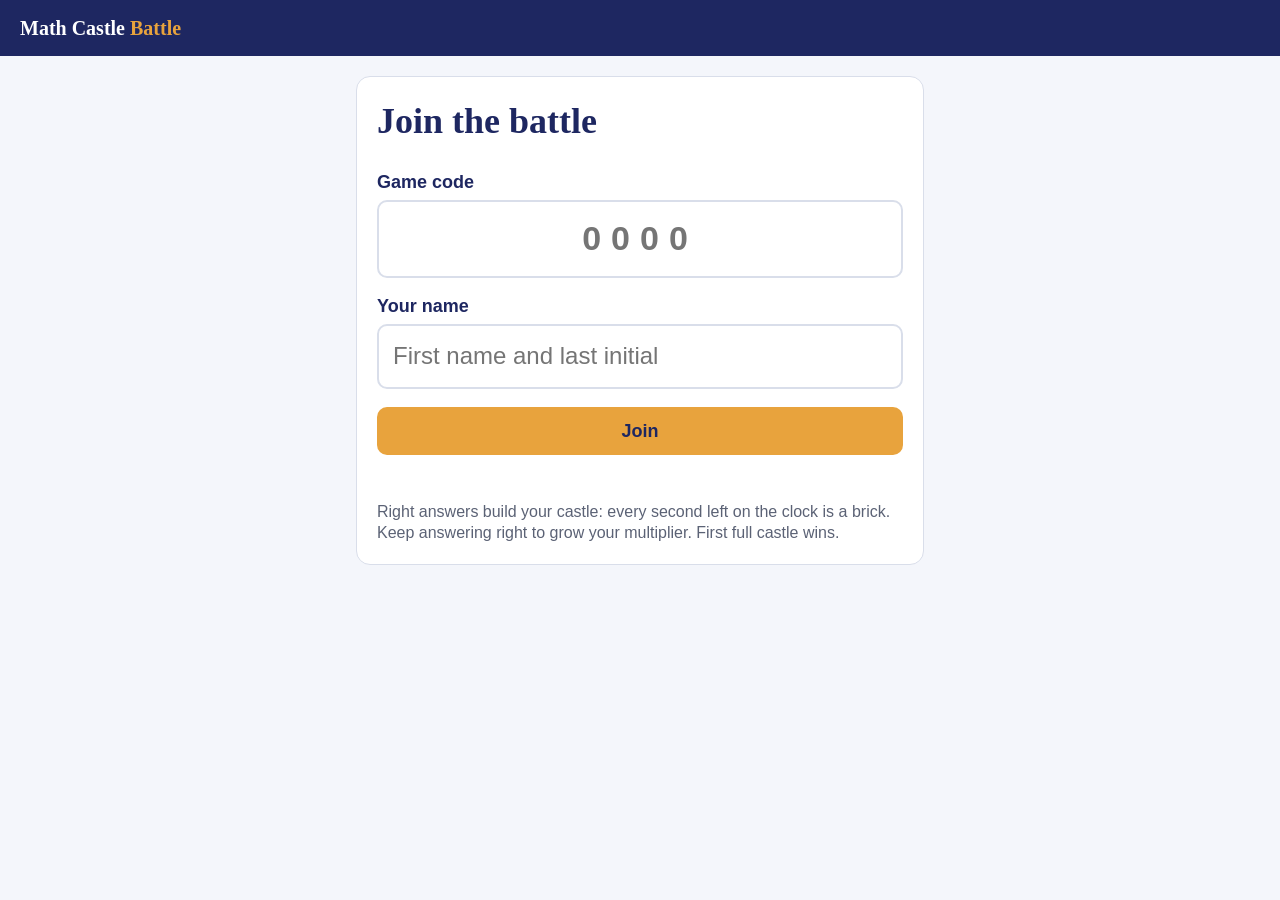
==== game/index.html @ f722897d "Add Math Castle Battle live review game for Chapter 4 Students join at /game/ with a code and name; " ====
<!DOCTYPE html>
<html lang="en">
<head>
<meta charset="utf-8">
<meta name="viewport" content="width=device-width,initial-scale=1">
<title>Math Castle Battle: Join</title>
<link rel="stylesheet" href="game.css">
<style>
  .center{max-width:600px;margin:0 auto;padding:20px 16px}
  label.f{display:block;font-weight:700;color:var(--navy);margin:16px 0 6px}
  .in{width:100%;padding:14px;font-size:24px;border:2px solid var(--line);border-radius:10px}
  .in:focus{outline:none;border-color:var(--navy)}
  .code-in{letter-spacing:10px;text-align:center;font-size:34px;font-weight:700}
  .msg{margin-top:12px;font-weight:700;color:var(--bad);min-height:24px}
  .big{font-family:Cambria,Georgia,serif;font-size:32px;color:var(--navy);margin:8px 0}
  .hud{display:flex;align-items:center;gap:12px;margin-bottom:12px}
  .hud .sp{flex:1}
  .mult{display:inline-block;background:var(--navy);color:var(--amber);border-radius:999px;padding:4px 14px;font-weight:700;font-size:20px}
  .tgt{font-size:15px;color:var(--muted)}
  .qtext{font-family:Cambria,Georgia,serif;font-size:24px;color:var(--navy);margin:0 0 12px}
  .tile{width:100%;border:0}
  .result{text-align:center;padding:22px 16px;border-radius:14px;color:#fff}
  .result.good{background:var(--good)}.result.bad{background:var(--bad)}.result.none{background:#6b7280}
  .result .r1{font-family:Cambria,Georgia,serif;font-size:38px;font-weight:700}
  .result .r2{font-size:22px;margin-top:6px}
  .lines{list-style:none;margin:0;padding:0}
  .lines li{padding:9px 2px;border-bottom:1px solid var(--line);font-size:19px}
  .lines .hit{color:var(--bad);font-weight:700}
  .lines .ok{color:var(--good);font-weight:700}
  .wait{text-align:center;padding:26px 10px}
  .spin{width:40px;height:40px;border:5px solid var(--ice);border-top-color:var(--navy);border-radius:50%;margin:16px auto;animation:sp 1s linear infinite}
  @keyframes sp{to{transform:rotate(360deg)}}
  .mycastle{display:flex;align-items:center;gap:14px}
  .mycastle svg{width:120px;height:auto;flex:none}
  .targets{display:grid;gap:8px}
  .trow{display:flex;align-items:center;gap:10px;background:#fff;border:2px solid var(--line);border-radius:12px;padding:10px 12px;font-size:19px;text-align:left;width:100%;color:var(--ink)}
  .trow .rk{width:30px;font-weight:700;color:var(--navy)}
  .trow .nm{flex:1;font-weight:700;overflow:hidden;text-overflow:ellipsis;white-space:nowrap}
  .trow .bk{color:var(--muted)}
  .trow.sel{border-color:var(--bad);background:#FDECEA}
  .trow.me{opacity:.6;cursor:default}
</style>
</head>
<body>
<div class="bar">
  <div class="brand">Math Castle <b>Battle</b></div>
  <div class="sp"></div>
  <div class="pill dark hidden" id="who"></div>
</div>

<div class="center">
  <!-- JOIN -->
  <div class="card" id="vJoin">
    <h1 style="margin-top:0;color:var(--navy)">Join the battle</h1>
    <form id="joinForm" autocomplete="off">
      <label class="f" for="code">Game code</label>
      <input class="in code-in" id="code" inputmode="numeric" maxlength="4" placeholder="0000">
      <label class="f" for="name">Your name</label>
      <input class="in" id="name" maxlength="20" placeholder="First name and last initial">
      <button class="btn amber" id="btnJoin" type="submit" style="width:100%;margin-top:18px">Join</button>
    </form>
    <div class="msg" id="joinMsg"></div>
    <div class="muted" style="margin-top:10px;font-size:16px">Right answers build your castle: every second left on the clock is a brick. Keep answering right to grow your multiplier. First full castle wins.</div>
  </div>

  <!-- WAITING (lobby / round banner) -->
  <div class="card wait hidden" id="vWait">
    <div class="big" id="waitTitle">You're in!</div>
    <div class="spin"></div>
    <div class="muted" id="waitSub" style="font-size:20px">Watch the screen. The game starts soon.</div>
    <div class="tgt" id="waitTgt" style="margin-top:10px"></div>
  </div>

  <!-- QUESTION -->
  <div class="hidden" id="vQ">
    <div class="hud"><span class="mult" id="qMult">×1</span><span class="tgt" id="qTgt"></span><span class="sp"></span><div class="timer" id="timer">30</div></div>
    <div class="card" style="margin-bottom:14px">
      <div class="muted" id="qMeta" style="font-size:15px;margin-bottom:6px"></div>
      <p class="qtext" id="qText"></p>
      <img class="qimg hidden" id="qImg" alt="Graph for this question">
    </div>
    <div class="tiles" id="tiles"></div>
    <div class="card wait hidden" id="locked" style="margin-top:14px"><div class="big">Answer locked in</div><div class="muted">Wait for the timer.</div></div>
  </div>

  <!-- RESULT -->
  <div class="hidden" id="vR">
    <div class="result" id="rBox"><div class="r1" id="r1"></div><div class="r2" id="r2"></div></div>
    <div class="card" style="margin-top:14px"><ul class="lines" id="rLines"></ul></div>
    <div class="explain" id="rExplain" style="margin-top:14px"></div>
  </div>

  <!-- BATTLE: pick a target -->
  <div class="hidden" id="vB">
    <div class="hud"><span class="big" style="margin:0">Pick a target</span><span class="sp"></span><div class="timer" id="bTimer">20</div></div>
    <div class="card mycastle" style="margin-bottom:12px"><div id="myCastle"></div><div><div style="font-size:22px;font-weight:700" id="myBricks"></div><div><span class="mult" id="bMult">×1</span></div><div class="muted" id="myRank" style="margin-top:6px"></div></div></div>
    <p class="muted" style="margin:6px 2px 10px">Your attack hits only if you answer the next question right. It knocks off <span id="atkRule"></span>. Tap again to cancel.</p>
    <div class="targets" id="targets"></div>
  </div>

  <!-- END -->
  <div class="card wait hidden" id="vEnd">
    <div class="muted">Game over</div>
    <div class="big" id="eRank"></div>
    <div id="eCastle" style="max-width:200px;margin:0 auto"></div>
    <ul class="lines" id="eLines" style="text-align:left;margin-top:10px"></ul>
  </div>

  <p class="muted" id="netNote" style="text-align:center;margin-top:16px"></p>
</div>

<script src="peerjs.min.js"></script>
<script src="net.js"></script>
<script src="castle.js"></script>
<script>
(function(){
"use strict";
const $=id=>document.getElementById(id);
const SHAPES=["▲","◆","●","■"];
const views=["vJoin","vWait","vQ","vR","vB","vEnd"];
function show(v){views.forEach(x=>$(x).classList.toggle("hidden",x!==v));}
function store(k,v){try{v===undefined?localStorage.removeItem(k):localStorage.setItem(k,v);}catch(e){}}
function load(k){try{return localStorage.getItem(k);}catch(e){return null;}}
function li(html){return `<li>${html}</li>`;}
function esc(s){return String(s).replace(/[&<>"']/g,c=>({"&":"&amp;","<":"&lt;",">":"&gt;",'"':"&quot;","'":"&#39;"}[c]));}
let pid=load("ac-live-pid");if(!pid){pid="p"+Math.random().toString(36).slice(2)+Date.now().toString(36);store("ac-live-pid",pid);}

let peer=null,conn=null,joined=false,wantCode=null,wantName=null,last=null,tick=null,retryTimer=null,joinTimer=null;
$("code").value=load("ac-live-code")||"";$("name").value=load("ac-live-name")||"";

$("joinForm").addEventListener("submit",e=>{e.preventDefault();
  const code=$("code").value.replace(/\D/g,""),name=$("name").value.trim();
  if(code.length!==4){$("joinMsg").textContent="The game code has 4 digits.";return;}
  if(!name){$("joinMsg").textContent="Type your name.";return;}
  wantCode=code;wantName=name;store("ac-live-code",code);store("ac-live-name",name);
  $("btnJoin").disabled=true;$("joinMsg").style.color="var(--muted)";$("joinMsg").textContent="Connecting...";connect();
});
function fail(msg){clearTimeout(joinTimer);$("btnJoin").disabled=false;$("joinMsg").style.color="var(--bad)";$("joinMsg").textContent=msg;show("vJoin");}
const CANT="Can't reach the game. Check the code, then try again. If it keeps failing, tell your teacher.";
function connect(){
  clearTimeout(retryTimer);
  if(!peer||peer.destroyed){
    peer=new Peer(Net.peerOptions());
    peer.on("open",openConn);
    peer.on("error",e=>{
      if(e.type==="peer-unavailable"){if(joined)scheduleRetry();else fail("No game with that code. Check the code on the screen.");}
      else if(!joined)fail(CANT);else scheduleRetry();
    });
    peer.on("disconnected",()=>{try{peer.reconnect();}catch(e){}});
  }else if(peer.open)openConn();
  clearTimeout(joinTimer);if(!joined)joinTimer=setTimeout(()=>{if(!joined)fail(CANT);},15000);
}
function openConn(){
  if(conn){try{conn.close();}catch(e){}}
  conn=peer.connect(Net.PREFIX+wantCode,{reliable:true});
  conn.on("open",()=>{conn.send({t:"join",pid,name:wantName});$("netNote").textContent="";});
  conn.on("data",onData);
  conn.on("close",()=>{if(joined){$("netNote").textContent="Connection lost. Reconnecting...";scheduleRetry();}});
  conn.on("error",()=>{if(joined)scheduleRetry();});
}
function scheduleRetry(){clearTimeout(retryTimer);retryTimer=setTimeout(connect,2500);}
function send(o){if(conn&&conn.open){conn.send(o);return true;}$("netNote").textContent="Not connected. Reconnecting...";scheduleRetry();return false;}

function onData(d){
  if(!d||typeof d!=="object")return;
  if(d.t==="reject"){joined=false;if(conn){try{conn.close();}catch(e){}}fail(d.msg||"Could not join.");return;}
  if(d.t!=="state")return;
  if(!joined){joined=true;clearTimeout(joinTimer);$("btnJoin").disabled=false;}
  $("netNote").textContent="";
  const keepBattle=last&&last.phase==="battle"&&d.phase==="battle";
  last=d;render(d,keepBattle);
}
function runTimer(el,ms,onDone){clearInterval(tick);const end=Date.now()+(ms||0);const t=()=>{const left=Math.max(0,Math.ceil((end-Date.now())/1000));el.textContent=left;el.classList.toggle("low",left<=5);if(left<=0){clearInterval(tick);if(onDone)onDone();}};t();tick=setInterval(t,250);}
function tgtText(d){return d.targetName?"Target: "+d.targetName:"No target";}
function render(d,keepTimer){
  $("who").textContent=d.name+"  |  "+d.bricks+" bricks";$("who").classList.remove("hidden");
  if(!keepTimer)clearInterval(tick);
  if(d.phase==="lobby"){show("vWait");$("waitTitle").textContent="You're in, "+d.name+"!";$("waitSub").textContent="Watch the screen. The game starts soon.";$("waitTgt").textContent="";return;}
  if(d.phase==="round"){show("vWait");$("waitTitle").textContent=d.roundName;$("waitSub").textContent=d.double?"Base bricks are doubled this round. Get ready.":"Get ready.";$("waitTgt").textContent=tgtText(d)+"  |  Multiplier ×"+d.mult;return;}
  if(d.phase==="question"){
    show("vQ");const q=d.q;
    $("qMult").textContent="×"+d.mult;$("qTgt").textContent=tgtText(d);
    $("qMeta").textContent=`Question ${q.n} of ${q.of}${q.double?"  |  Base bricks doubled":""}`;
    $("qText").textContent=q.text;
    if(q.img){$("qImg").src=q.img;$("qImg").classList.remove("hidden");}else $("qImg").classList.add("hidden");
    const answered=d.answered!=null;$("tiles").innerHTML="";
    q.choices.forEach((c,i)=>{const b=document.createElement("button");b.className="tile t"+i+(answered&&d.answered!==i?" dim":"");b.disabled=answered;
      b.innerHTML=`<span class="shape">${SHAPES[i]}</span><span></span>`;b.lastChild.textContent=c;b.onclick=()=>pick(q.qi,i);$("tiles").appendChild(b);});
    $("locked").classList.toggle("hidden",!answered);
    runTimer($("timer"),d.remaining,()=>[...$("tiles").children].forEach(b=>b.disabled=true));return;
  }
  if(d.phase==="reveal"){
    show("vR");const L=d.last||{};
    $("rBox").className="result "+(L.right?"good":L.answered?"bad":"none");
    $("r1").textContent=L.right?"Correct!":L.answered?"Not quite":"Time's up";
    $("r2").textContent=L.right?`+${L.built} bricks (${L.base} × ${L.multUsed})`:"Answer: "+d.q.choices[d.correct];
    const lines=[];
    lines.push(li(L.right?`<span class="ok">Multiplier up: ×${d.mult}</span>`:`Multiplier ${d.mult<(L.multUsed||1)?"down":"stays"}: ×${d.mult}`));
    if(L.attack)lines.push(li(L.attack.miss?`Your attack on ${esc(L.attack.to)} missed (wrong answer).`:`⚔ You hit ${esc(L.attack.to)}: <span class="hit">−${L.attack.dmg}</span>`));
    (L.hits||[]).forEach(h=>lines.push(li(`💥 ${esc(h.from)} hit your castle: <span class="hit">−${h.dmg.toLocaleString()}</span>`)));
    if(L.blocked)lines.push(li(`🛡 Your walls blocked ${L.blocked.toLocaleString()} bricks.`));
    lines.push(li(`Castle: <b>${d.bricks.toLocaleString()}</b> of ${d.goal.toLocaleString()} bricks  |  Rank ${d.rank} of ${d.players}`));
    if(d.winnerName)lines.unshift(li(`<span class="ok">🏰 ${esc(d.winnerName)} completed a full castle and wins!</span>`));
    $("rLines").innerHTML=lines.join("");$("rExplain").textContent=d.explain||"";return;
  }
  if(d.phase==="battle"){
    show("vB");
    $("myCastle").innerHTML=Castle.svg(d.bricks,d.maxBricks,{me:true});$("myBricks").textContent=d.bricks.toLocaleString()+" of "+d.goal.toLocaleString()+" bricks";$("bMult").textContent="×"+d.mult;$("myRank").textContent=`Rank ${d.rank} of ${d.players}`;
    $("atkRule").textContent=`seconds left × ${d.atk} bricks (your streak multiplier does not count)`;
    $("targets").innerHTML="";
    d.board.forEach((o,i)=>{const b=document.createElement("button");b.className="trow"+(o.me?" me":"")+(d.target===o.uid?" sel":"");b.disabled=o.me;
      b.innerHTML=`<span class="rk">${i+1}</span><span class="nm"></span><span class="mult" style="font-size:15px">×${o.mult}</span><span class="bk">${o.bricks.toLocaleString()}${o.bricks>=0.6*d.goal?` <b style="color:var(--bad)">⚠ ${Math.floor(100*o.bricks/d.goal)}%</b>`:""}</span><span>${o.me?"you":d.target===o.uid?"🎯":"⚔"}</span>`;
      b.querySelector(".nm").textContent=o.name;
      b.onclick=()=>{if(o.me)return;send({t:"target",to:d.target===o.uid?null:o.uid});};
      $("targets").appendChild(b);});
    if(!keepTimer)runTimer($("bTimer"),d.remaining);return;
  }
  if(d.phase==="end"){
    show("vEnd");$("eRank").textContent=d.rank?`Your castle finished #${d.rank} of ${d.players}`:"Game over";
    if(d.winnerName&&d.rank!==1)$("eRank").textContent+=`. ${d.winnerName} built a full castle.`;
    $("eCastle").innerHTML=Castle.svg(d.bricks,d.maxBricks,{me:true,crown:d.rank===1});
    $("eLines").innerHTML=[`<b>${d.bricks}</b> bricks`,`${d.correctCount} of ${d.total} correct`,`Best multiplier: ×${d.maxMult}`,`Bricks you knocked off: ${d.dealt}`,`Bricks you lost: ${d.taken}`].map(li).join("");return;
  }
}
function pick(qi,i){
  if(!send({t:"ans",qi,choice:i}))return;
  [...$("tiles").children].forEach((b,k)=>{b.disabled=true;if(k!==i)b.classList.add("dim");});
  $("locked").classList.remove("hidden");
}
try{const s=sessionStorage.getItem("ac-live-active");if(s){const o=JSON.parse(s);wantCode=o.code;wantName=o.name;$("joinMsg").textContent="Reconnecting...";connect();}}catch(e){}
setInterval(()=>{try{if(joined&&last&&last.phase!=="end")sessionStorage.setItem("ac-live-active",JSON.stringify({code:wantCode,name:wantName}));else if(last&&last.phase==="end")sessionStorage.removeItem("ac-live-active");}catch(e){}},1000);
})();
</script>
</body>
</html>
---- game/game.css ----
:root{
  --navy:#1E2761;--navy2:#2B3680;--amber:#E8A33D;--ice:#CADCFC;--bg:#F4F6FB;--ink:#1d2233;--muted:#5b6275;--card:#fff;--line:#D9DEEA;
  --c0:#C0392B;--c1:#1F5FBF;--c2:#C98A12;--c3:#1E8449;--good:#1E8449;--bad:#C0392B;
}
*{box-sizing:border-box}
html,body{margin:0;height:100%}
body{background:var(--bg);color:var(--ink);font-family:Calibri,"Segoe UI",Roboto,Arial,sans-serif;font-size:18px;line-height:1.35}
h1,h2,h3,.serif{font-family:Cambria,Georgia,"Times New Roman",serif}
button{font:inherit;cursor:pointer;border:0;border-radius:10px}
button:disabled{opacity:.5;cursor:default}
input{font:inherit}
.bar{background:var(--navy);color:#fff;display:flex;align-items:center;gap:16px;padding:10px 20px;min-height:56px}
.bar .brand{font-family:Cambria,Georgia,serif;font-weight:700;font-size:20px}
.bar .brand b{color:var(--amber)}
.bar .sp{flex:1}
.pill{background:var(--amber);color:var(--navy);font-weight:700;border-radius:999px;padding:4px 14px;font-size:15px;white-space:nowrap}
.pill.dark{background:rgba(255,255,255,.14);color:#fff}
.wrap{max-width:1180px;margin:0 auto;padding:20px 16px}
.card{background:var(--card);border:1px solid var(--line);border-radius:14px;padding:20px}
.btn{background:var(--navy);color:#fff;padding:12px 22px;font-weight:700;font-size:18px}
.btn.amber{background:var(--amber);color:var(--navy)}
.btn.ghost{background:#fff;color:var(--navy);border:2px solid var(--navy)}
.btn.small{padding:7px 14px;font-size:15px}
.muted{color:var(--muted)}
.hidden{display:none!important}
.tiles{display:grid;grid-template-columns:1fr 1fr;gap:14px}
.tile{display:flex;align-items:center;gap:14px;color:#fff;padding:16px 18px;border-radius:12px;font-size:24px;font-weight:700;text-align:left;min-height:84px;position:relative}
.tile .shape{font-size:26px;width:34px;text-align:center;flex:none}
.t0{background:var(--c0)}.t1{background:var(--c1)}.t2{background:var(--c2)}.t3{background:var(--c3)}
.tile.dim{opacity:.28}
.tile.right{outline:5px solid var(--amber);outline-offset:3px}
.tile .count{margin-left:auto;background:rgba(0,0,0,.25);border-radius:999px;padding:2px 12px;font-size:20px}
.qimg{display:block;max-width:100%;max-height:46vh;margin:0 auto;border-radius:8px;background:#fff}
.timer{width:86px;height:86px;border-radius:50%;background:var(--navy);color:#fff;display:flex;align-items:center;justify-content:center;font-size:36px;font-weight:700;flex:none}
.timer.low{background:var(--bad)}
.explain{background:#FFF4E0;border:1px solid var(--amber);border-radius:12px;padding:14px 18px;color:#7a5410;font-weight:700;font-size:20px}
.board{list-style:none;margin:0;padding:0}
.board li{display:flex;align-items:center;gap:12px;padding:9px 12px;border-bottom:1px solid var(--line);font-size:20px}
.board li .rk{width:34px;font-weight:700;color:var(--navy)}
.board li .nm{flex:1;overflow:hidden;text-overflow:ellipsis;white-space:nowrap}
.board li .sc{font-weight:700}
.board li.me{background:#FFF4E0}
.chips{display:flex;flex-wrap:wrap;gap:10px}
.chip{background:#fff;border:2px solid var(--navy);color:var(--navy);border-radius:999px;padding:6px 14px;font-weight:700;font-size:19px}
.chip.off{border-style:dashed;opacity:.55}
.chip button{background:none;color:var(--bad);padding:0 0 0 8px;font-size:18px}
@media (max-width:640px){
  .tiles{grid-template-columns:1fr}
  .tile{font-size:20px;min-height:64px}
  .timer{width:64px;height:64px;font-size:26px}
}
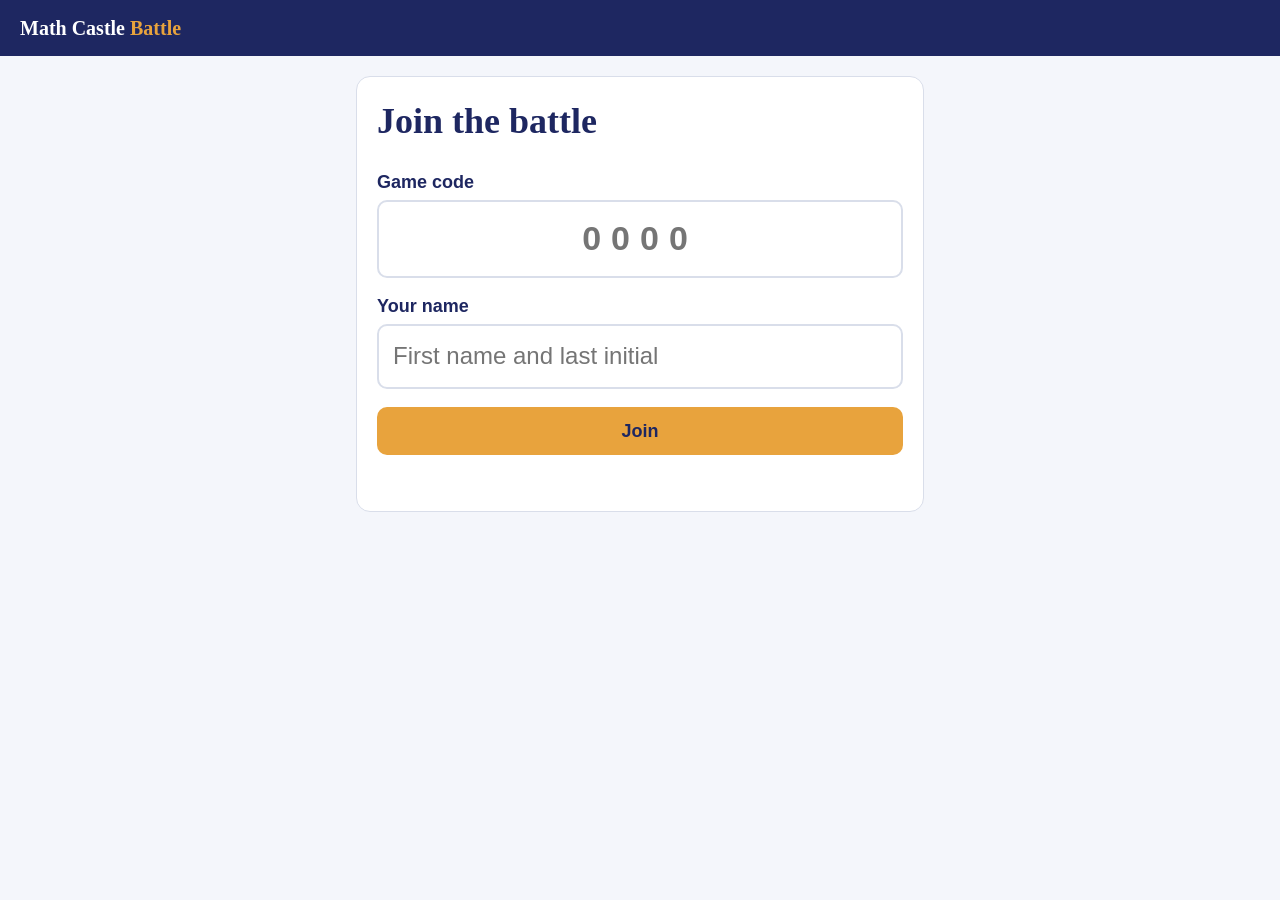
==== commit cf848cb2: "Castle Battle: auto timers, pause, lessons, tutorial, saved attacks, revenge table Answer screen 15s" ====
--- a/game/index.html
+++ b/game/index.html
@@ -12,23 +12,24 @@
   .in:focus{outline:none;border-color:var(--navy)}
   .code-in{letter-spacing:10px;text-align:center;font-size:34px;font-weight:700}
   .msg{margin-top:12px;font-weight:700;color:var(--bad);min-height:24px}
-  .big{font-family:Cambria,Georgia,serif;font-size:32px;color:var(--navy);margin:8px 0}
-  .hud{display:flex;align-items:center;gap:12px;margin-bottom:12px}
+  .big{font-family:Cambria,Georgia,serif;font-size:30px;color:var(--navy);margin:8px 0}
+  .hud{display:flex;align-items:center;gap:10px;margin-bottom:12px;flex-wrap:wrap}
   .hud .sp{flex:1}
   .mult{display:inline-block;background:var(--navy);color:var(--amber);border-radius:999px;padding:4px 14px;font-weight:700;font-size:20px}
   .tgt{font-size:15px;color:var(--muted)}
+  .bank{font-size:15px;color:var(--navy);font-weight:700}
   .qtext{font-family:Cambria,Georgia,serif;font-size:24px;color:var(--navy);margin:0 0 12px}
   .tile{width:100%;border:0}
-  .result{text-align:center;padding:22px 16px;border-radius:14px;color:#fff}
+  .result{text-align:center;padding:20px 16px;border-radius:14px;color:#fff}
   .result.good{background:var(--good)}.result.bad{background:var(--bad)}.result.none{background:#6b7280}
-  .result .r1{font-family:Cambria,Georgia,serif;font-size:38px;font-weight:700}
-  .result .r2{font-size:22px;margin-top:6px}
+  .result .r1{font-family:Cambria,Georgia,serif;font-size:36px;font-weight:700}
+  .result .r2{font-size:21px;margin-top:6px}
   .lines{list-style:none;margin:0;padding:0}
-  .lines li{padding:9px 2px;border-bottom:1px solid var(--line);font-size:19px}
+  .lines li{padding:9px 2px;border-bottom:1px solid var(--line);font-size:18px}
   .lines .hit{color:var(--bad);font-weight:700}
   .lines .ok{color:var(--good);font-weight:700}
   .wait{text-align:center;padding:26px 10px}
-  .spin{width:40px;height:40px;border:5px solid var(--ice);border-top-color:var(--navy);border-radius:50%;margin:16px auto;animation:sp 1s linear infinite}
+  .spin{width:34px;height:34px;border:5px solid var(--ice);border-top-color:var(--navy);border-radius:50%;margin:10px auto;animation:sp 1s linear infinite}
   @keyframes sp{to{transform:rotate(360deg)}}
   .mycastle{display:flex;align-items:center;gap:14px}
   .mycastle svg{width:120px;height:auto;flex:none}
@@ -39,6 +40,31 @@
   .trow .bk{color:var(--muted)}
   .trow.sel{border-color:var(--bad);background:#FDECEA}
   .trow.me{opacity:.6;cursor:default}
+  .tcard svg{width:100%;height:auto;display:block;margin:8px 0}
+  .tcard h2{font-family:Cambria,Georgia,serif;color:var(--navy);margin:0;font-size:26px}
+  .tcard p{font-size:19px;margin:6px 0 0}
+  .dots{display:flex;gap:6px;justify-content:center;margin:14px 0}
+  .dots i{width:10px;height:10px;border-radius:50%;background:var(--ice)}
+  .dots i.on{background:var(--navy)}
+  .tnav{display:flex;gap:10px}
+  .tnav .btn{flex:1}
+  .ready{background:#EAF6EE;border:1px solid var(--good);color:var(--good);border-radius:12px;padding:12px;text-align:center;font-weight:700;margin-top:12px}
+  .keyidea{background:var(--navy);color:#fff;border-radius:12px;padding:14px 16px;font-size:20px;font-weight:700}
+  .keyidea small{display:block;color:var(--amber);font-size:13px;letter-spacing:2px;margin-bottom:4px}
+  .term{background:#fff;border:1px solid var(--line);border-left:6px solid var(--amber);border-radius:10px;padding:9px 12px;font-size:17px;margin-top:8px}
+  .term b{color:var(--navy);display:block;font-family:Cambria,Georgia,serif;font-size:18px}
+  .ex{margin-top:10px;font-size:17px;color:#7a5410;background:#FFF4E0;border:1px solid var(--amber);border-radius:10px;padding:9px 12px}
+  .paused{background:var(--bad);color:#fff;border-radius:10px;padding:8px 12px;text-align:center;font-weight:700;margin-bottom:10px}
+  .small-timer{width:56px;height:56px;font-size:22px}
+  .worth{background:#FFF4E0;border:2px solid var(--amber);border-radius:12px;padding:8px 12px;margin-bottom:12px;display:flex;align-items:center;gap:10px}
+  .worth .v{font-family:Cambria,Georgia,serif;font-size:30px;font-weight:700;color:var(--navy);min-width:90px}
+  .worth .m{color:#7a5410;font-size:16px}
+  table.rev{width:100%;border-collapse:collapse;margin-top:6px;font-size:17px}
+  table.rev th{background:var(--navy);color:#fff;text-align:left;padding:6px 8px;font-size:15px}
+  table.rev td{border-bottom:1px solid var(--line);padding:6px 8px}
+  table.rev .hit{color:var(--bad);font-weight:700}
+  .revbtn{background:var(--bad);color:#fff;padding:5px 10px;font-size:14px;font-weight:700}
+  .revbtn.on{background:var(--good)}
 </style>
 </head>
 <body>
@@ -49,6 +75,8 @@
 </div>
 
 <div class="center">
+  <div class="paused hidden" id="pausedNote">Paused. Listen to your teacher.</div>
+
   <!-- JOIN -->
   <div class="card" id="vJoin">
     <h1 style="margin-top:0;color:var(--navy)">Join the battle</h1>
@@ -60,41 +88,54 @@
       <button class="btn amber" id="btnJoin" type="submit" style="width:100%;margin-top:18px">Join</button>
     </form>
     <div class="msg" id="joinMsg"></div>
-    <div class="muted" style="margin-top:10px;font-size:16px">Right answers build your castle: every second left on the clock is a brick. Keep answering right to grow your multiplier. First full castle wins.</div>
-  </div>
-
-  <!-- WAITING (lobby / round banner) -->
-  <div class="card wait hidden" id="vWait">
-    <div class="big" id="waitTitle">You're in!</div>
-    <div class="spin"></div>
-    <div class="muted" id="waitSub" style="font-size:20px">Watch the screen. The game starts soon.</div>
-    <div class="tgt" id="waitTgt" style="margin-top:10px"></div>
+  </div>
+
+  <!-- TUTORIAL (lobby) -->
+  <div class="hidden" id="vTut">
+    <div class="card tcard"><div class="muted" id="tutStep"></div><h2 id="tutTitle"></h2><div id="tutPic"></div><p id="tutText"></p></div>
+    <div class="dots" id="tutDots"></div>
+    <div class="tnav"><button class="btn ghost" id="tutBack">Back</button><button class="btn amber" id="tutNext">Next</button></div>
+    <div class="ready" id="tutReady">You're in! Read how to play. The game starts when your teacher presses Start.</div>
+  </div>
+
+  <!-- LESSON between rounds -->
+  <div class="hidden" id="vLesson">
+    <div class="hud"><div><div class="muted" id="lsSub" style="font-size:15px"></div><div class="big" id="lsTitle" style="margin:0"></div></div><span class="sp"></span><div class="timer small-timer" id="lsTimer">10</div></div>
+    <div class="keyidea"><small>KEY IDEA</small><span id="lsKey"></span></div>
+    <div id="lsTerms"></div>
+    <div class="ex" id="lsEx"></div>
+    <div class="tgt" id="lsTgt" style="margin-top:10px;text-align:center"></div>
   </div>
 
   <!-- QUESTION -->
   <div class="hidden" id="vQ">
-    <div class="hud"><span class="mult" id="qMult">×1</span><span class="tgt" id="qTgt"></span><span class="sp"></span><div class="timer" id="timer">30</div></div>
+    <div class="hud"><span class="mult" id="qMult">×1</span><span class="tgt" id="qTgt"></span><span class="sp"></span><div class="timer" id="timer">60</div></div>
     <div class="card" style="margin-bottom:14px">
       <div class="muted" id="qMeta" style="font-size:15px;margin-bottom:6px"></div>
       <p class="qtext" id="qText"></p>
       <img class="qimg hidden" id="qImg" alt="Graph for this question">
     </div>
+    <div class="worth" id="worth"><span class="v" id="worthV">0</span><span class="m" id="worthM"></span></div>
     <div class="tiles" id="tiles"></div>
     <div class="card wait hidden" id="locked" style="margin-top:14px"><div class="big">Answer locked in</div><div class="muted">Wait for the timer.</div></div>
   </div>
 
   <!-- RESULT -->
   <div class="hidden" id="vR">
+    <div class="hud" style="margin-bottom:8px"><span class="muted" id="rNext">Next: battle phase</span><span class="sp"></span><div class="timer small-timer" id="rTimer">15</div></div>
     <div class="result" id="rBox"><div class="r1" id="r1"></div><div class="r2" id="r2"></div></div>
-    <div class="card" style="margin-top:14px"><ul class="lines" id="rLines"></ul></div>
-    <div class="explain" id="rExplain" style="margin-top:14px"></div>
+    <div class="explain" id="rExplain" style="margin-top:12px"></div>
+    <div id="rLearn" class="hidden" style="margin-top:12px"></div>
+    <div class="card" style="margin-top:12px"><ul class="lines" id="rLines"></ul></div>
+    <div class="card hidden" id="rRevBox" style="margin-top:12px;padding:12px"><b style="color:var(--navy);font-family:Cambria,Georgia,serif;font-size:19px">💥 Who attacked you (whole game)</b><table class="rev" id="rRevTable"></table><div class="muted" style="font-size:15px;margin-top:6px">Plot your revenge in the battle phase.</div></div>
   </div>
 
   <!-- BATTLE: pick a target -->
   <div class="hidden" id="vB">
-    <div class="hud"><span class="big" style="margin:0">Pick a target</span><span class="sp"></span><div class="timer" id="bTimer">20</div></div>
-    <div class="card mycastle" style="margin-bottom:12px"><div id="myCastle"></div><div><div style="font-size:22px;font-weight:700" id="myBricks"></div><div><span class="mult" id="bMult">×1</span></div><div class="muted" id="myRank" style="margin-top:6px"></div></div></div>
-    <p class="muted" style="margin:6px 2px 10px">Your attack hits only if you answer the next question right. It knocks off <span id="atkRule"></span>. Tap again to cancel.</p>
+    <div class="hud"><span class="big" style="margin:0">Pick a target</span><span class="sp"></span><div class="timer" id="bTimer">15</div></div>
+    <div class="card mycastle" style="margin-bottom:12px"><div id="myCastle"></div><div><div style="font-size:21px;font-weight:700" id="myBricks"></div><div><span class="mult" id="bMult">×1</span></div><div class="muted" id="myRank" style="margin-top:6px"></div><div class="bank" id="myBank" style="margin-top:4px"></div></div></div>
+    <div class="card hidden" id="revBox" style="margin-bottom:12px;padding:12px"><b style="color:var(--navy);font-family:Cambria,Georgia,serif;font-size:19px">💥 Who attacked you</b><table class="rev" id="revTable"></table></div>
+    <p class="muted" style="margin:6px 2px 10px" id="atkRule"></p>
     <div class="targets" id="targets"></div>
   </div>
 
@@ -112,20 +153,22 @@
 <script src="peerjs.min.js"></script>
 <script src="net.js"></script>
 <script src="castle.js"></script>
+<script src="tutorial.js"></script>
 <script>
 (function(){
 "use strict";
 const $=id=>document.getElementById(id);
 const SHAPES=["▲","◆","●","■"];
-const views=["vJoin","vWait","vQ","vR","vB","vEnd"];
+const views=["vJoin","vTut","vLesson","vQ","vR","vB","vEnd"];
 function show(v){views.forEach(x=>$(x).classList.toggle("hidden",x!==v));}
 function store(k,v){try{v===undefined?localStorage.removeItem(k):localStorage.setItem(k,v);}catch(e){}}
 function load(k){try{return localStorage.getItem(k);}catch(e){return null;}}
 function li(html){return `<li>${html}</li>`;}
 function esc(s){return String(s).replace(/[&<>"']/g,c=>({"&":"&amp;","<":"&lt;",">":"&gt;",'"':"&quot;","'":"&#39;"}[c]));}
+const fmt=n=>Number(n||0).toLocaleString();
 let pid=load("ac-live-pid");if(!pid){pid="p"+Math.random().toString(36).slice(2)+Date.now().toString(36);store("ac-live-pid",pid);}
 
-let peer=null,conn=null,joined=false,wantCode=null,wantName=null,last=null,tick=null,retryTimer=null,joinTimer=null;
+let peer=null,conn=null,joined=false,wantCode=null,wantName=null,last=null,tick=null,retryTimer=null,joinTimer=null,tutI=0,tutCards=null;
 $("code").value=load("ac-live-code")||"";$("name").value=load("ac-live-name")||"";
 
 $("joinForm").addEventListener("submit",e=>{e.preventDefault();
@@ -167,60 +210,118 @@
   if(d.t!=="state")return;
   if(!joined){joined=true;clearTimeout(joinTimer);$("btnJoin").disabled=false;}
   $("netNote").textContent="";
-  const keepBattle=last&&last.phase==="battle"&&d.phase==="battle";
-  last=d;render(d,keepBattle);
-}
-function runTimer(el,ms,onDone){clearInterval(tick);const end=Date.now()+(ms||0);const t=()=>{const left=Math.max(0,Math.ceil((end-Date.now())/1000));el.textContent=left;el.classList.toggle("low",left<=5);if(left<=0){clearInterval(tick);if(onDone)onDone();}};t();tick=setInterval(t,250);}
-function tgtText(d){return d.targetName?"Target: "+d.targetName:"No target";}
-function render(d,keepTimer){
-  $("who").textContent=d.name+"  |  "+d.bricks+" bricks";$("who").classList.remove("hidden");
-  if(!keepTimer)clearInterval(tick);
-  if(d.phase==="lobby"){show("vWait");$("waitTitle").textContent="You're in, "+d.name+"!";$("waitSub").textContent="Watch the screen. The game starts soon.";$("waitTgt").textContent="";return;}
-  if(d.phase==="round"){show("vWait");$("waitTitle").textContent=d.roundName;$("waitSub").textContent=d.double?"Base bricks are doubled this round. Get ready.":"Get ready.";$("waitTgt").textContent=tgtText(d)+"  |  Multiplier ×"+d.mult;return;}
+  const samePhase=last&&last.phase===d.phase&&(!d.q||!last.q||last.q.qi===d.q.qi)&&last.paused===d.paused;
+  last=d;render(d,samePhase);
+}
+function runTimer(el,ms,paused,onDone){
+  clearInterval(tick);
+  if(paused){el.textContent="❚❚";el.classList.remove("low");return;}
+  const end=Date.now()+(ms||0);
+  const t=()=>{const left=Math.max(0,Math.ceil((end-Date.now())/1000));el.textContent=left;el.classList.toggle("low",left<=5);if(left<=0){clearInterval(tick);if(onDone)onDone();}};
+  t();tick=setInterval(t,250);
+}
+function tgtText(d){return d.targetName?"🎯 Target: "+d.targetName:"No target";}
+function bankText(d){return d.bank?`💾 Saved attacks: ${fmt(d.bank)} bricks`:"";}
+function learnHtml(L,withKey){
+  if(!L)return "";
+  return (withKey?`<div class="keyidea"><small>REMEMBER</small>${esc(L.key)}</div>`:"")+
+    L.terms.map(([t,x])=>`<div class="term"><b>${esc(t)}</b>${esc(x)}</div>`).join("")+
+    `<div class="ex">Example: ${esc(L.example)}</div>`;
+}
+// ---------- tutorial
+function showTut(){
+  const c=tutCards[tutI];
+  $("tutStep").textContent=`How to play  |  ${tutI+1} of ${tutCards.length}`;$("tutTitle").textContent=c.title;$("tutPic").innerHTML=c.pic;$("tutText").textContent=c.text;
+  $("tutDots").innerHTML=tutCards.map((_,i)=>`<i class="${i===tutI?"on":""}"></i>`).join("");
+  $("tutBack").disabled=tutI===0;$("tutNext").textContent=tutI===tutCards.length-1?"Start over":"Next";
+}
+$("tutBack").onclick=()=>{if(tutI>0){tutI--;showTut();}};
+$("tutNext").onclick=()=>{tutI=tutI<tutCards.length-1?tutI+1:0;showTut();};
+
+function render(d,samePhase){
+  $("who").textContent=d.name+"  |  "+fmt(d.bricks)+" bricks";$("who").classList.remove("hidden");
+  $("pausedNote").classList.toggle("hidden",!d.paused);
+  if(!samePhase)clearInterval(tick);
+  if(d.phase==="lobby"){
+    if(!tutCards||!samePhase){tutCards=Tutorial.cards(d.rules||{});if(!samePhase)tutI=0;}
+    show("vTut");showTut();$("tutReady").textContent=`You're in, ${d.name}! Read how to play. The game starts when your teacher presses Start.`;return;
+  }
+  if(d.phase==="round"){
+    show("vLesson");const L=d.learn||{key:"",terms:[],example:""};
+    $("lsSub").textContent=d.double?"Base bricks are doubled this round":"Up next";$("lsTitle").textContent=d.roundName;
+    $("lsKey").textContent=L.key;$("lsTerms").innerHTML=L.terms.map(([t,x])=>`<div class="term"><b>${esc(t)}</b>${esc(x)}</div>`).join("");
+    $("lsEx").textContent="Example: "+L.example;$("lsTgt").textContent=tgtText(d)+"  |  ×"+d.mult+(d.bank?"  |  "+bankText(d):"");
+    if(!samePhase)runTimer($("lsTimer"),d.remaining,d.paused);return;
+  }
   if(d.phase==="question"){
-    show("vQ");const q=d.q;
-    $("qMult").textContent="×"+d.mult;$("qTgt").textContent=tgtText(d);
-    $("qMeta").textContent=`Question ${q.n} of ${q.of}${q.double?"  |  Base bricks doubled":""}`;
-    $("qText").textContent=q.text;
-    if(q.img){$("qImg").src=q.img;$("qImg").classList.remove("hidden");}else $("qImg").classList.add("hidden");
-    const answered=d.answered!=null;$("tiles").innerHTML="";
-    q.choices.forEach((c,i)=>{const b=document.createElement("button");b.className="tile t"+i+(answered&&d.answered!==i?" dim":"");b.disabled=answered;
-      b.innerHTML=`<span class="shape">${SHAPES[i]}</span><span></span>`;b.lastChild.textContent=c;b.onclick=()=>pick(q.qi,i);$("tiles").appendChild(b);});
-    $("locked").classList.toggle("hidden",!answered);
-    runTimer($("timer"),d.remaining,()=>[...$("tiles").children].forEach(b=>b.disabled=true));return;
+    const q=d.q,answered=d.answered!=null;
+    if(!samePhase){
+      show("vQ");
+      $("qMult").textContent="×"+d.mult;$("qTgt").textContent=tgtText(d)+(d.bank?"  |  "+bankText(d):"");
+      $("qMeta").textContent=`Question ${q.n} of ${q.of}${q.double?"  |  Base bricks doubled":""}`;
+      $("qText").textContent=q.text;
+      if(q.img){$("qImg").src=q.img;$("qImg").classList.remove("hidden");}else $("qImg").classList.add("hidden");
+      $("tiles").innerHTML="";
+      q.choices.forEach((c,i)=>{const b=document.createElement("button");b.className="tile t"+i;
+        b.innerHTML=`<span class="shape">${SHAPES[i]}</span><span></span>`;b.lastChild.textContent=c;b.onclick=()=>pick(q.qi,i);$("tiles").appendChild(b);});
+      const qEnd=Date.now()+(d.remaining||0),dbl=q.double?2:1;
+      runTimer($("timer"),d.remaining,false,()=>[...$("tiles").children].forEach(b=>b.disabled=true));
+      clearInterval(window.__worth);
+      const w=()=>{if(last.answered!=null)return;const base=dbl*Math.max(0,Math.ceil((qEnd-Date.now())/1000));
+        $("worthV").textContent=fmt(base*d.mult);$("worthM").textContent=`bricks if you answer right now (${base} base × ${d.mult})`;
+        if(base<=0){$("worthV").textContent="0";$("worthM").textContent="Time's up";clearInterval(window.__worth);}};
+      w();window.__worth=setInterval(w,250);
+    }
+    if(answered){clearInterval(window.__worth);$("worthM").textContent="locked in: you get these bricks if your answer is right";}
+    if(answered)[...$("tiles").children].forEach((b,k)=>{b.disabled=true;b.classList.toggle("dim",k!==d.answered);});
+    $("locked").classList.toggle("hidden",!answered);return;
   }
   if(d.phase==="reveal"){
     show("vR");const L=d.last||{};
+    $("rNext").textContent=d.winnerName?"Game over next":"Next: battle phase";
     $("rBox").className="result "+(L.right?"good":L.answered?"bad":"none");
     $("r1").textContent=L.right?"Correct!":L.answered?"Not quite":"Time's up";
-    $("r2").textContent=L.right?`+${L.built} bricks (${L.base} × ${L.multUsed})`:"Answer: "+d.q.choices[d.correct];
+    $("r2").textContent=L.right?`+${fmt(L.built)} bricks (${L.base} × ${L.multUsed})`:"Right answer: "+d.q.choices[d.correct];
+    $("rExplain").textContent=(L.right?"Why: ":"How to get it: ")+(d.explain||"");
+    if(!L.right&&d.learn){$("rLearn").innerHTML=learnHtml(d.learn,true);$("rLearn").classList.remove("hidden");}else $("rLearn").classList.add("hidden");
     const lines=[];
-    lines.push(li(L.right?`<span class="ok">Multiplier up: ×${d.mult}</span>`:`Multiplier ${d.mult<(L.multUsed||1)?"down":"stays"}: ×${d.mult}`));
-    if(L.attack)lines.push(li(L.attack.miss?`Your attack on ${esc(L.attack.to)} missed (wrong answer).`:`⚔ You hit ${esc(L.attack.to)}: <span class="hit">−${L.attack.dmg}</span>`));
-    (L.hits||[]).forEach(h=>lines.push(li(`💥 ${esc(h.from)} hit your castle: <span class="hit">−${h.dmg.toLocaleString()}</span>`)));
-    if(L.blocked)lines.push(li(`🛡 Your walls blocked ${L.blocked.toLocaleString()} bricks.`));
-    lines.push(li(`Castle: <b>${d.bricks.toLocaleString()}</b> of ${d.goal.toLocaleString()} bricks  |  Rank ${d.rank} of ${d.players}`));
+    lines.push(li(L.right?`<span class="ok">Multiplier up: ×${d.mult}</span>`:`Multiplier stays at ×${d.mult}. Get the next one right to raise it!`));
+    if(L.attack)lines.push(li(L.attack.miss?`Your attack on ${esc(L.attack.to)} missed (wrong answer).`:`⚔ You hit ${esc(L.attack.to)}: <span class="hit">−${fmt(L.attack.dmg)}</span>${L.attack.saved?" (saved attacks included)":""}`));
+    if(L.banked)lines.push(li(`💾 No target, so your attack was saved: +${fmt(L.banked)}. Pick a target in the battle phase!`));
+    (L.hits||[]).forEach(h=>lines.push(li(`💥 ${esc(h.from)} hit your castle: <span class="hit">−${fmt(h.dmg)}</span>`)));
+    if(L.blocked)lines.push(li(`🛡 Your walls blocked ${fmt(L.blocked)} bricks.`));
+    lines.push(li(`Castle: <b>${fmt(d.bricks)}</b> of ${fmt(d.goal)} bricks  |  Rank ${d.rank} of ${d.players}`));
     if(d.winnerName)lines.unshift(li(`<span class="ok">🏰 ${esc(d.winnerName)} completed a full castle and wins!</span>`));
-    $("rLines").innerHTML=lines.join("");$("rExplain").textContent=d.explain||"";return;
+    $("rLines").innerHTML=lines.join("");
+    revTable($("rRevBox"),$("rRevTable"),d,false);
+    if(!samePhase)runTimer($("rTimer"),d.remaining,d.paused);return;
   }
   if(d.phase==="battle"){
     show("vB");
-    $("myCastle").innerHTML=Castle.svg(d.bricks,d.maxBricks,{me:true});$("myBricks").textContent=d.bricks.toLocaleString()+" of "+d.goal.toLocaleString()+" bricks";$("bMult").textContent="×"+d.mult;$("myRank").textContent=`Rank ${d.rank} of ${d.players}`;
-    $("atkRule").textContent=`seconds left × ${d.atk} bricks (your streak multiplier does not count)`;
+    $("myCastle").innerHTML=Castle.svg(d.bricks,d.maxBricks,{me:true});$("myBricks").textContent=fmt(d.bricks)+" of "+fmt(d.goal)+" bricks";$("bMult").textContent="×"+d.mult;$("myRank").textContent=`Rank ${d.rank} of ${d.players}`;
+    $("myBank").textContent=bankText(d);
+    $("atkRule").textContent=(d.targetName?`Your target stays ${d.targetName} unless you change it. `:"No target yet: right answers will be saved as attacks. ")+`A hit lands only if you answer the next question right: seconds left × ${d.atk} bricks. Tap your target again to cancel.`;
+    revTable($("revBox"),$("revTable"),d,true);
     $("targets").innerHTML="";
     d.board.forEach((o,i)=>{const b=document.createElement("button");b.className="trow"+(o.me?" me":"")+(d.target===o.uid?" sel":"");b.disabled=o.me;
-      b.innerHTML=`<span class="rk">${i+1}</span><span class="nm"></span><span class="mult" style="font-size:15px">×${o.mult}</span><span class="bk">${o.bricks.toLocaleString()}${o.bricks>=0.6*d.goal?` <b style="color:var(--bad)">⚠ ${Math.floor(100*o.bricks/d.goal)}%</b>`:""}</span><span>${o.me?"you":d.target===o.uid?"🎯":"⚔"}</span>`;
+      b.innerHTML=`<span class="rk">${i+1}</span><span class="nm"></span><span class="mult" style="font-size:15px">×${o.mult}</span><span class="bk">${fmt(o.bricks)}${o.bricks>=0.6*d.goal?` <b style="color:var(--bad)">⚠ ${Math.floor(100*o.bricks/d.goal)}%</b>`:""}</span><span>${o.me?"you":d.target===o.uid?"🎯":"⚔"}</span>`;
       b.querySelector(".nm").textContent=o.name;
       b.onclick=()=>{if(o.me)return;send({t:"target",to:d.target===o.uid?null:o.uid});};
       $("targets").appendChild(b);});
-    if(!keepTimer)runTimer($("bTimer"),d.remaining);return;
+    if(!samePhase)runTimer($("bTimer"),d.remaining,d.paused);return;
   }
   if(d.phase==="end"){
     show("vEnd");$("eRank").textContent=d.rank?`Your castle finished #${d.rank} of ${d.players}`:"Game over";
     if(d.winnerName&&d.rank!==1)$("eRank").textContent+=`. ${d.winnerName} built a full castle.`;
     $("eCastle").innerHTML=Castle.svg(d.bricks,d.maxBricks,{me:true,crown:d.rank===1});
-    $("eLines").innerHTML=[`<b>${d.bricks}</b> bricks`,`${d.correctCount} of ${d.total} correct`,`Best multiplier: ×${d.maxMult}`,`Bricks you knocked off: ${d.dealt}`,`Bricks you lost: ${d.taken}`].map(li).join("");return;
-  }
+    $("eLines").innerHTML=[`<b>${fmt(d.bricks)}</b> bricks`,`${d.correctCount} of ${d.total} correct`,`Best multiplier: ×${d.maxMult}`,`Bricks you knocked off: ${fmt(d.dealt)}`,`Bricks you lost: ${fmt(d.taken)}`].map(li).join("");return;
+  }
+}
+function revTable(box,table,d,buttons){
+  const R=d.revenge||[];box.classList.toggle("hidden",!R.length);if(!R.length)return;
+  table.innerHTML=`<tr><th>Player</th><th>Hits</th><th>Bricks lost</th>${buttons?"<th></th>":""}</tr>`+
+    R.map(r=>`<tr><td>${esc(r.name)}</td><td>${r.times}</td><td class="hit">−${fmt(r.total)}</td>${buttons?`<td><button class="revbtn${d.target===r.uid?" on":""}" data-uid="${esc(r.uid)}">${d.target===r.uid?"🎯 Target":"Revenge"}</button></td>`:""}</tr>`).join("");
+  if(buttons)table.querySelectorAll("button[data-uid]").forEach(b=>b.onclick=()=>{const u=b.getAttribute("data-uid");if(d.target!==u)send({t:"target",to:u});});
 }
 function pick(qi,i){
   if(!send({t:"ans",qi,choice:i}))return;
